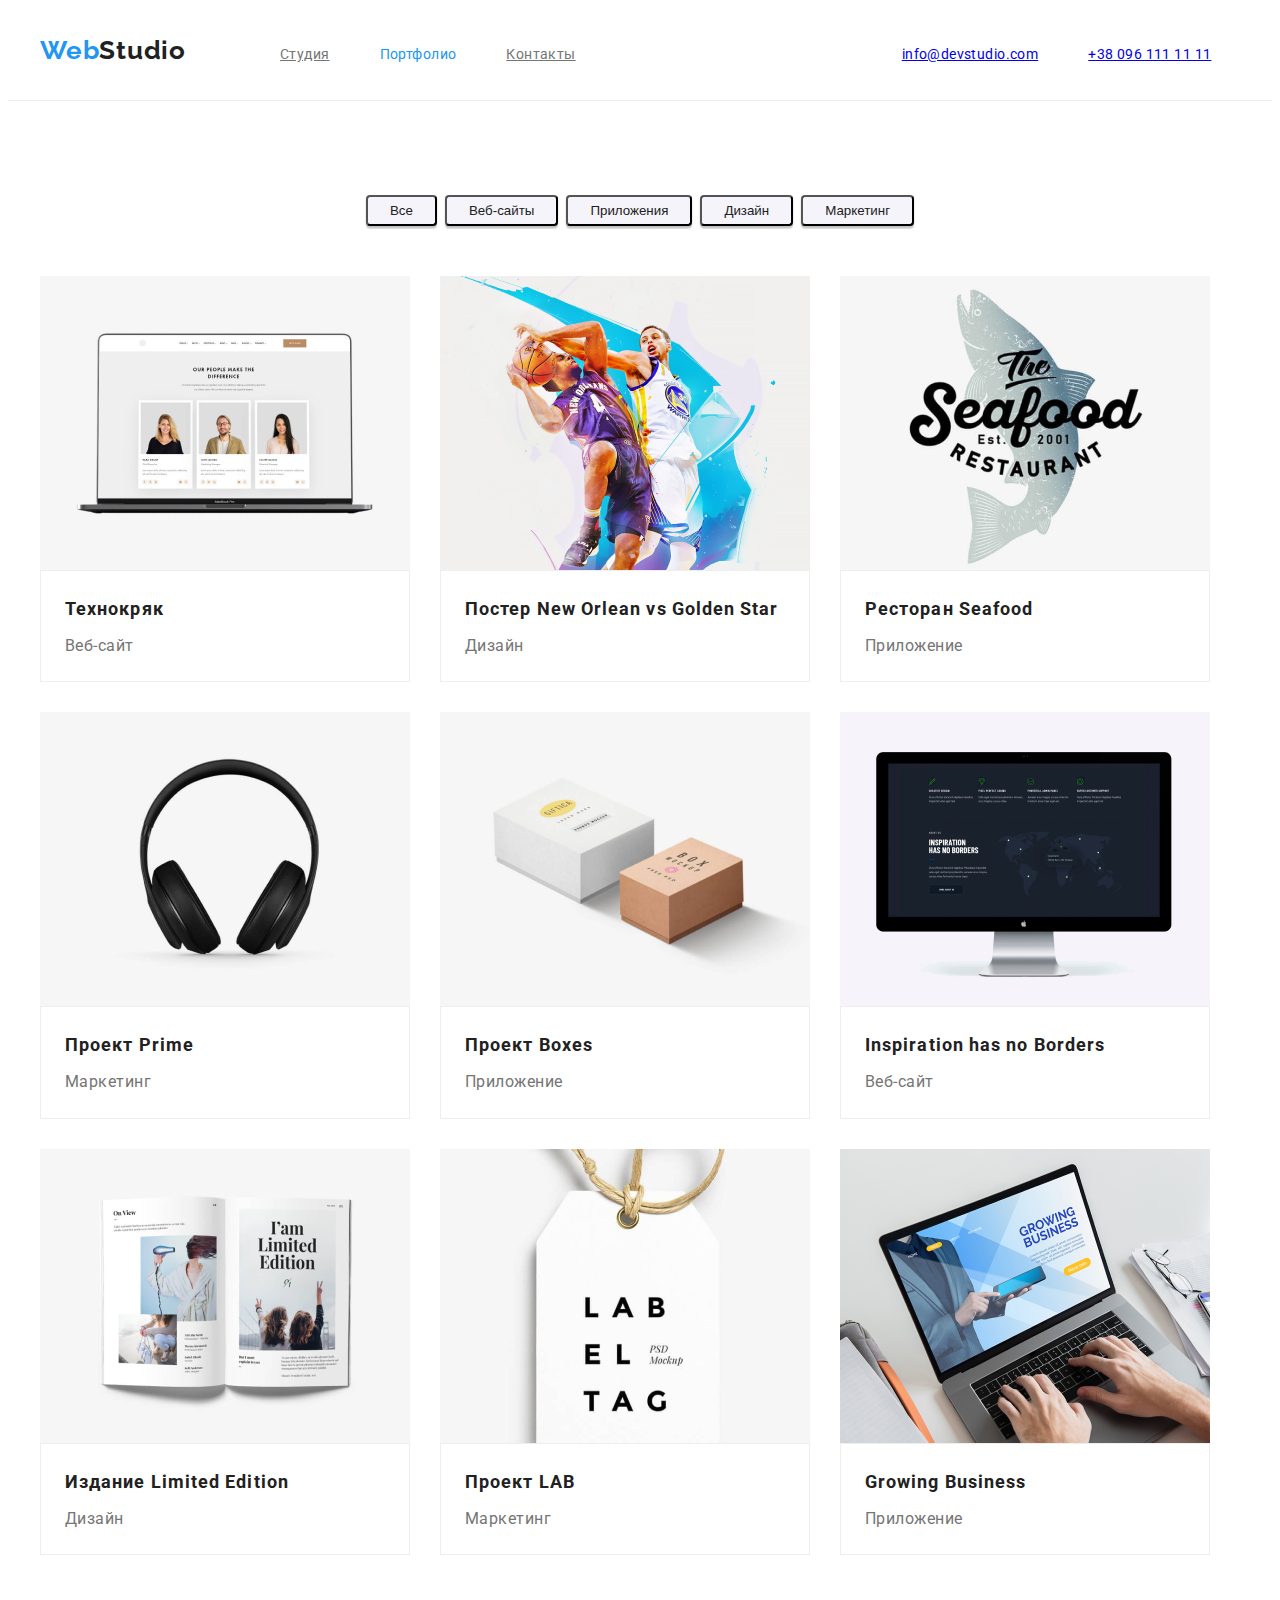
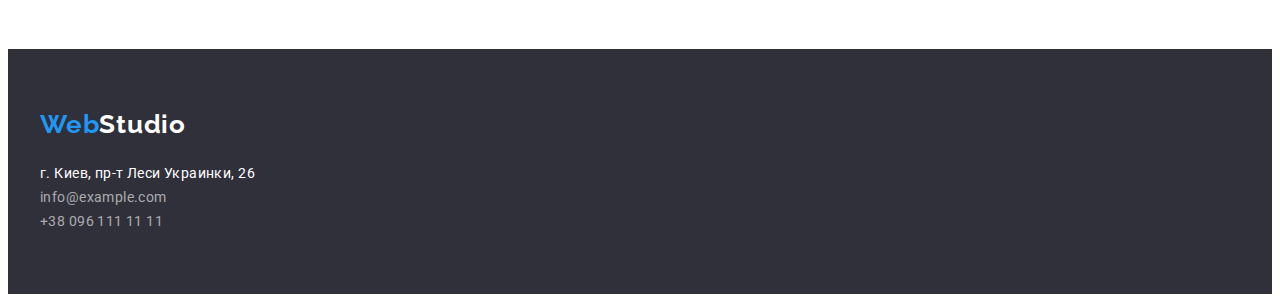
==== portfolio.html @ ae3b785a "first try hw 03" ====
<!DOCTYPE html>
<html lang="ru">
<head>
    <meta charset="UTF-8">
    <meta name="viewport" content="width=device-width, initial-scale=1.0">
    <title>home-work-03</title>
    <link rel="preconnect" href="https://fonts.gstatic.com">
<link href="https://fonts.googleapis.com/css2?family=Raleway:wght@700&family=Roboto:wght@400;500;700;900&display=swap" rel="stylesheet">
<link rel="stylesheet" href="https://cdnjs.cloudflare.com/ajax/libs/modern-normalize/1.0.0/modern-normalize.min.css" integrity="sha512-ISS7cAi1PEhQ8jnbJpJZMd29NlhNj4AWYyLOSp2CE/CsHxTCu+r+t0D2yoJudVrd0/8fTVPUVDzY5Tvli75u/g==" crossorigin="anonymous" />
    <link rel="stylesheet" href="./css/styles.css">
</head>
<body>
  
<header class="contacts back">    
    <!--Логотип-->
     <div class="container">  
    <nav class="top-contacts">
<a class="logo" href="#"><span class="first-part">Web</span><span class="second-part">Studio</span></a>        
       
           <ul  class="site-nav">
               <li class="item"><a class="link" href="./index.html">Студия</a></li>
               <li class="item"><a class="current-link" href="./portfolio.html">Портфолио</a></li>
               <li class="item"><a class="link" href="#">Контакты</a></li>              
           </ul>
        </nav>
<ul class="auth-nav">
           <li class="top"><a class="link" href="mailto:info@devstudio.com">info@devstudio.com</a></li>
           <li class="top"><a class="link" href="tel:+380961111111">+38 096 111 11 11</a></li>
           </ul>
    </div>
        </header> 

        <main class="back">                  
    <ul class="filter"> 
        <li class="item"><button class="type-button">Все</button></li> 
        <li class="item"><button class="type-button">Веб-сайты</button></li>
        <li class="item"><button class="type-button">Приложения</button></li>
        <li class="item"><button class="type-button">Дизайн</button></li>
        <li class="item"><button class="type-button">Маркетинг</button></li>
    </ul>
    <div class="container">
             <!--<h1>Примеры реализованных проектов</h1>-->
        <ul class="example">
            <li class="item"><img src="./images/Технокряк.png" alt="" width="370" height="294">
                <div class="text">
                    <h3 class="title">Технокряк</h3>
                    <p class="content">Веб-сайт</p>
                </div>
            </li>
            <li class="item"><img src="./images/ПостерNewOrleanvsGoldenStar.png" alt="Ноутбук с изображением страницы веб-сайта" width="370" height="294">
                <div class="text">
                    <h3 class="title">Постер New Orlean vs Golden Star</h3>
                    <p class="content">Дизайн</p>
                </div>
            </li>
            <li class="item"><img src="./images/РесторанSeafood.png" alt="Баскетболисты в процессе игры" width="370" height="294">
                <div class="text">
                    <h3 class="title">Ресторан Seafood</h3>
                    <p class="content">Приложение</p>
                </div>
            </li>
                <li class="item"><img src="./images/ПроектPrime.png" alt="Черные наушники" width="370" height="294">
                    <div class="text">
                        <h3 class="title">Проект Prime</h3>
                        <p class="content">Маркетинг</p>
                    </div>
                </li> 
                
                <li class="item"><img src="./images/ПроектBoxes.png" alt="Белая и кремовая коробочки" width="370" height="294">
                    <div class="text">
                        <h3 class="title">Проект Boxes</h3>
                        <p class="content">Приложение</p>
                    </div>
                </li> 
                <li class="item"><img src="./images/InspirationhasnoBorders.png" alt="Монитор компьютера" width="370" height="294">
                    <div class="text">
                        <h3 class="title">Inspiration has no Borders</h3>
                        <p class="content">Веб-сайт</p>
                    </div>
                </li> 
                <li class="item"><img src="./images/ИзданиеLimitedEdition.png" alt="Разворот книги с картинками" width="370" height="294">
                    <div class="text">
                        <h3 class="title">Издание Limited Edition</h3>
                        <p class="content">Дизайн</p>
                    </div>
                </li> 
                <li class="item"><img src="./images/ПроектLAB.png" alt="Лейба для одежды" width="370" height="294">
                    <div class="text">
                        <h3 class="title">Проект LAB</h3>
                        <p class="content">Маркетинг</p>
                    </div>
                </li> 
                <li class="item"><img src="./images/GrowingBusiness.png" alt="НоутбукБ на экране которого открыто приложение" width="370" height="294">
                    <div class="text">
                        <h3 class="title">Growing Business</h3>
                        <p class="content">Приложение</p>
                    </div>
                </li>                             
        </ul> 
    </div>      
       </main>
     
   <footer class="contacts-accent">
        <!--Логотип-->
        <div class="container-bottom">           
            <a class="logo" href="#"><span class="first-part">Web</span><span class="contrast">Studio</span></a>    
            <address class="location">
                <p>г. Киев, пр-т Леси Украинки, 26</p>        
                <ul class="option">
                    <li><a class="link" href="mailto:info@example.com">info@example.com</a></li>
                   <li><a class="link" href="tel:+380961111111">+38 096 111 11 11</a></li>
                </ul>    
            </address>
        </div>
        </footer>
</body>
</html>
---- css/styles.css ----
:root {
    --primary-text-color: #757575;
    --title-text-color: #212121;
    --accent-color: #2196F3;
    --title-accent: #FFFFFF;    
    --background-strong-accent: #2F303A;
    --background-sоft-accent: #F5F4FA;
    --background: #FFFFFF;
}



body{
    
    color: var(--primary-text-color); 
    
    font-family: 'Roboto','Raleway',sans-serif;
    font-weight: 400;
    font-size: 14px;
    line-height: 2;
    letter-spacing: 0.03em;
}

h1, h2, h3{
    color: var(--title-text-color);
    margin: 0;
}

ul{
    list-style: none;
    display: flex;  
    padding-inline-start: 0px;
    margin: 0px;
}

nav{
    display: flex;
    }

img{
    display: block;
    max-width: 100%;
    height: auto;
    }

address{
    font-style: normal;
    }
    p{
        margin: 0;
    }
.top-contacts{
    align-items: baseline;
}
.container{
    display: flex;
    width: 1200px;
    padding-left: 15px;
    padding-right: 15px;
    margin-right: auto;
    margin-left: auto;    
}
.container-bottom{
    display: block;
    width: 1200px;
    padding-left: 15px;
    padding-right: 15px;
    margin-right: auto;
    margin-left: auto;
    padding-top: 60px;

}


.back{
    background-color: var(--background);
   
}

.back-soft{
    background-color: var(--background-sоft-accent);     
}

.hero.back-strong{
    background-color: var(--background-strong-accent);
    display: block;
    text-align: center;
    margin-bottom: 94px;
}

.hero .title{ 
    color: var(--title-accent);
    font-weight: 900;
    font-size: 44px;
    line-height: 1.36;
    
    text-align: center;
    letter-spacing: 0.06em;
    text-transform: uppercase;
    
    padding-top: 200px;
    padding-bottom: 40px;
    }

.hero .button{
    color: var(--title-accent);
    background-color: var(--accent-color);
    text-decoration: none;
    font-weight: 700;
    letter-spacing: 0.06em;
    font-size: 16px;
    text-align: center;
    line-height: 1.9;    
    
    display: inline-block;
    border: 1px solid transparent;  
    border-radius: 4px;
    
    padding-top: 10px;
    padding-bottom: 10px;
    padding-right: 32px;
    padding-left: 32px;
    margin-bottom: 280px;    
    }

   
}
.contacts{
    color: var(--title-text-color);
    background-color: var(--title-accent); 

    font-weight: 500;
    font-size: 14px;
    line-height: 16px;
    letter-spacing: 0.02em;
}


}
.contacts .link{
    color: var(--title-text-color);
    text-decoration: none;
    }

.contacts-accent .link:hover,
.contacts-accent .link:focus,
.contacts .link:hover,
.contacts .link:focus,
.contacts .top-contacts .link:hover,
.contacts .top-contacts .link:focus{
    color: var(--accent-color);
}
 .contacts .top-contacts .link{ 
    color: var(--primary-text-color);
}

.top-contacts .logo{
    text-decoration: none;
    font-family: 'Raleway', sans-serif;
    font-weight: 700;
    font-size: 26px;
    line-height: 1.19;
    letter-spacing: 0.03em;
    padding-top: 24px;
    padding-bottom: 25px;     
    
}

.contacts-accent .logo{
    text-decoration: none;
    font-family: 'Raleway', sans-serif;
    font-weight: 700;
    font-size: 26px;
    line-height: 1.19;
    letter-spacing: 0.03em;
    margin-top: 60px;        
}

.logo>.first-part{
    color: var(--accent-color);   
}

.logo>.second-part {
    color: var(--title-text-color);
}

.logo .contrast{
    color: var(--title-accent);
}

.site-nav .item:not(:first-child){
    margin-left: 50px;   
}

.site-nav{ 
    padding-top: 32px;
    padding-bottom: 32px;
    margin-left: 94px;
}

.auth-nav .top:last-child{
    margin-left: 50px;
}

.auth-nav{      
    margin-left: 326px;
    padding-top: 32px;
    padding-bottom: 32px;
}

.type-button{
    color:var(--title-text-color);
    background-color: var(--background-sоft-accent);
    box-shadow: 0px 3px 1px rgba(0, 0, 0, 0.1), 0px 1px 2px rgba(0, 0, 0, 0.08), 0px 2px 2px rgba(0, 0, 0, 0.12);
    border-radius: 4px;
    padding-top: 6px;
    padding-bottom: 6px;
    padding-right: 22px;
    padding-left: 22px;
    }

.type-button:hover,
.type-button:focus{
    background-color: var(--accent-color);
    color: var(--title-accent);    
}

 .container .review,
 .container .back{
    margin-bottom: 94px;
 }

.description .item:not(:first-child){
    margin-left: 30px;
    }

.review .title{
    font-weight: 700;
    font-size: 14px;
    line-height: 1.4;
    letter-spacing: 0.03em;
    text-transform: uppercase;
    padding-bottom: 10px; 
}

.review .content{
    font-weight: 400;
    font-size: 14px;
    line-height: 1.7;
    letter-spacing: 0.03em;
}



.exposition-title{
    font-weight: 700;
    font-size: 36px;
    line-height: 42px;
    text-align: center;
    letter-spacing: 0.03em;
    margin-bottom: 50px;
} 

.images-list .item:not(:first-child){
    margin-left: 30px;
}


.acquaintance .title{
    font-weight: 500;
    font-size: 16px;
    line-height: 1.19;
    text-align: center;
    letter-spacing: 0.03em;
}

.acquaintance .content{
    font-weight: 400;
    font-size: 16px;
    line-height: 1.19;
    text-align: center;
    letter-spacing: 0.03em;
}   

.back-soft .clause:not(:first-child){
    margin-left: 30px;    
}
 
.clause{   
    background: url(2968.jpg);
border-radius: 0px;
}
.our-team{
    margin-bottom: 94px;
}
.our-team .information{
    text-align: center;
    background: var(--background);
    box-shadow: 0px 1px 3px rgba(0, 0, 0, 0.12), 0px 1px 1px rgba(0, 0, 0, 0.14), 0px 2px 1px rgba(0, 0, 0, 0.2);
    border-radius: 0px 0px 4px 4px;
    }
.information .title{
    padding-top: 30px;
    padding-bottom: 10px;
    padding-left: 5px;
    padding-right: 5px;
    }

.information .content{
    padding-bottom: 30px;
    padding-left: 5px;
    padding-right: 5px;
    }
.example{
    margin-bottom: 94px;
}
.example .item{

    width:370px;
    margin-left: 30px;        
    margin-bottom: 30px;        
    }
 .example .item:nth-child(3n+1){
    margin-left: 0; 
}    
 .example .item:nth-last-child(-n+3){
    margin-bottom: 0;
} 
.example .text{
background: var(--background);
border: 1px solid #EEEEEE;
box-sizing: border-box;
}
.text .title{
    padding-top: 20px;
    padding-bottom:4px;
    padding-right: 24px;
    padding-left: 24px;

}

.text .content{
    padding-bottom:20px;
    padding-right: 24px;
    padding-left: 24px;

}

.container .example{
    display: flex;
    flex-wrap: wrap;

}
.example .title{
    font-weight: 700;
    font-size: 18px;
    line-height: 2;    
    letter-spacing: 0.06em;
}

.example .content{
    font-weight: 400;
    font-size: 16px;
    line-height: 1.9;
    letter-spacing: 0.03em;
}

.contacts-accent{
    background-color: var(--background-strong-accent);  
    display: block;       
}
.contrast-accent .logo{
    margin-bottom: 20px;
}
.option{
    display: block;
}
.location{
    color: var(--title-accent);
    font-weight: 400;
    font-size: 14px;
    line-height: 1.7;
    letter-spacing: 0.03em;
    padding-top: 20px;
    padding-bottom: 60px;
} 

.contacts-accent .link{
    font-weight: 400;
    font-size: 14px;
    line-height: 1.7;    
    letter-spacing: 0.03em;    
    color: rgba(255, 255, 255, 0.6);
    text-decoration: none;    
}

.current-link{
    color: var(--accent-color);
    text-decoration: none;
}
.filter{
    justify-content: center;    
    margin-bottom: 50px;
    border-top: 1px solid #ECECEC;
    padding-top: 94px;
}
.filter .item:not(:first-child){
    margin-left: 8px;
}
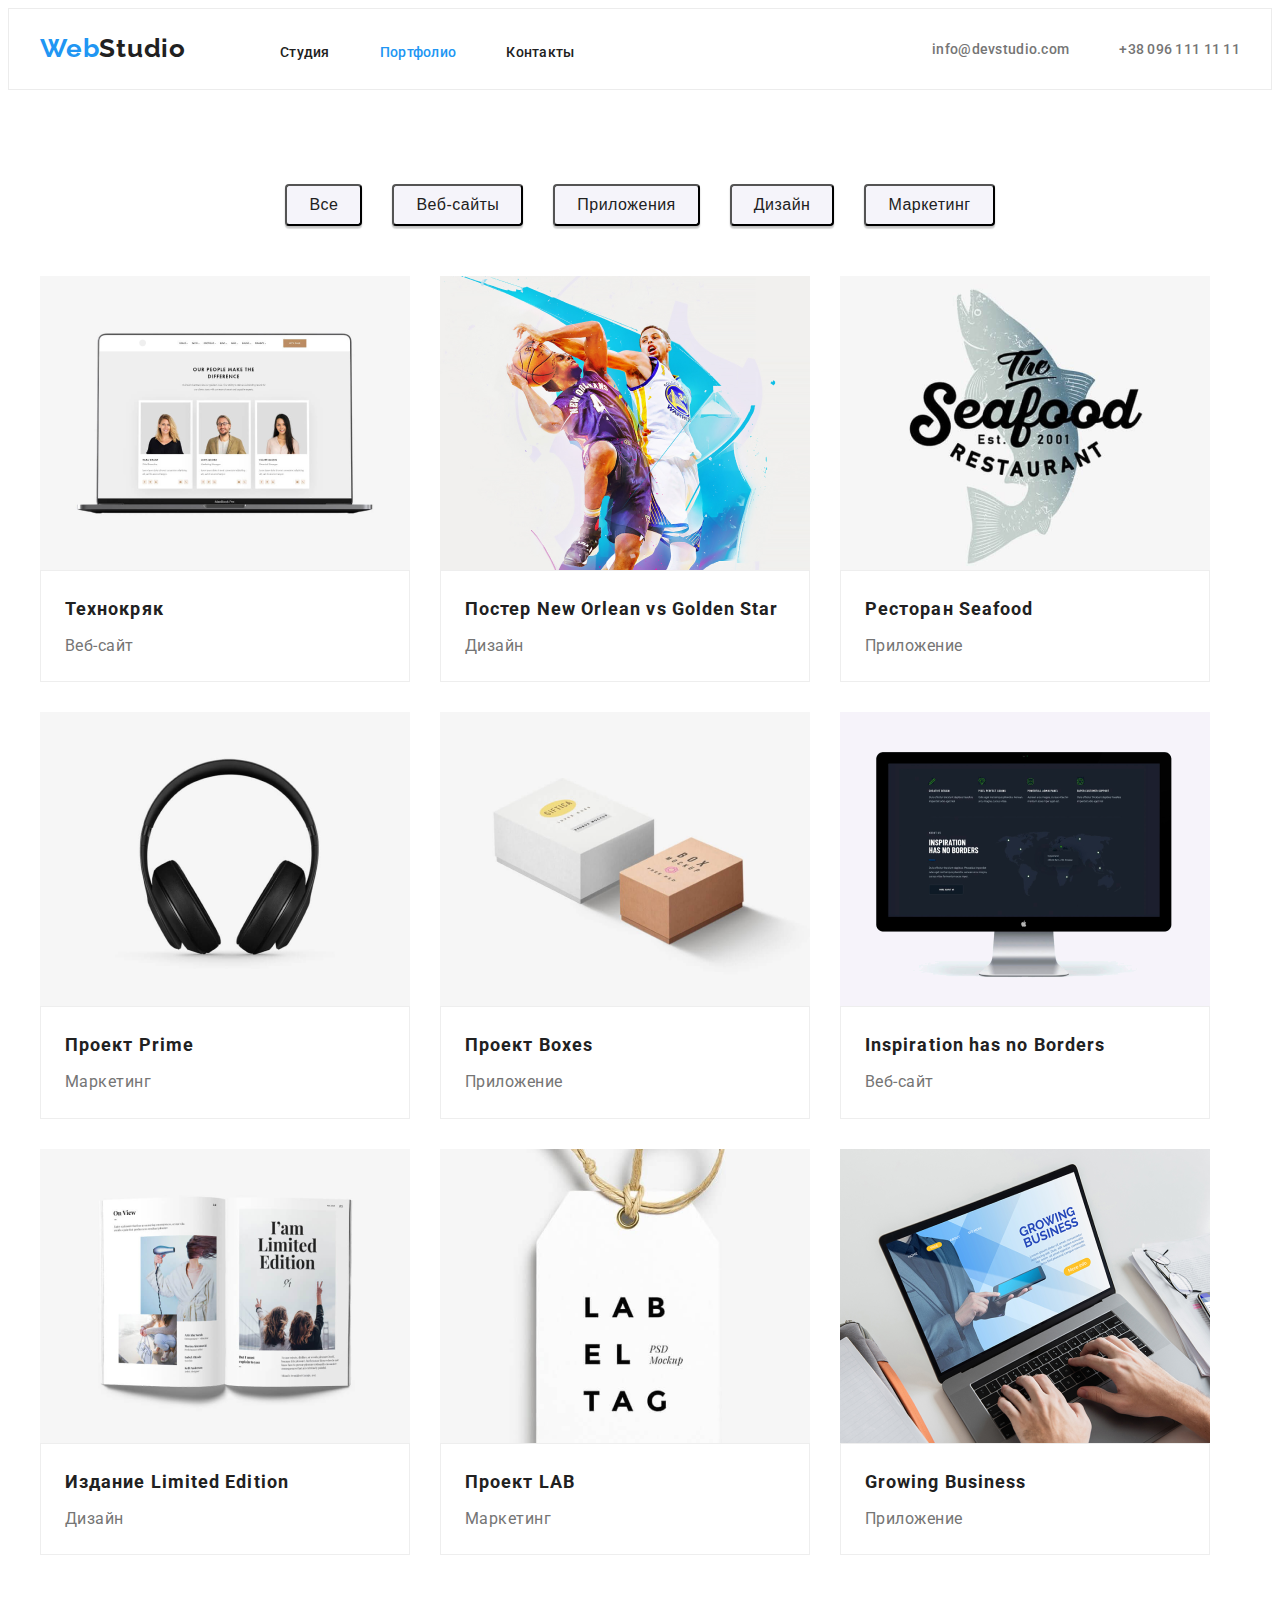
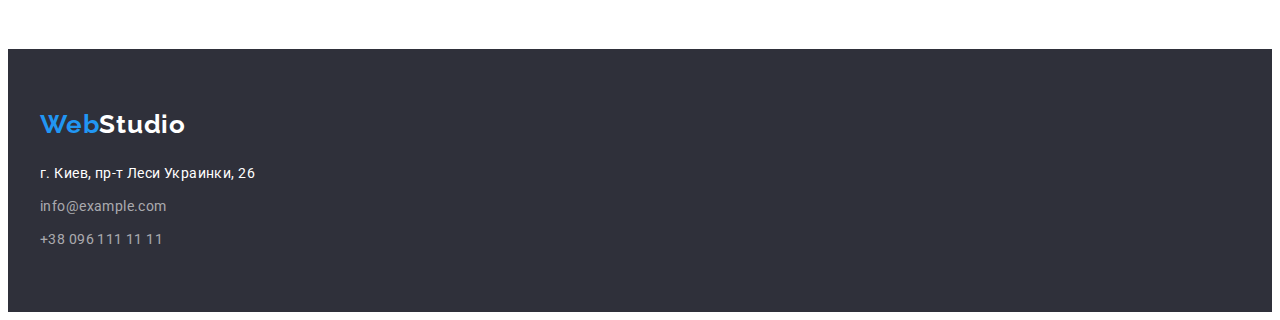
==== commit 2b6740cd: "the first change hw 03" ====
--- a/portfolio.html
+++ b/portfolio.html
@@ -11,7 +11,7 @@
 </head>
 <body>
   
-<header class="contacts back">    
+<header class="contacts">    
     <!--Логотип-->
      <div class="container">  
     <nav class="top-contacts">
@@ -30,7 +30,7 @@
     </div>
         </header> 
 
-        <main class="back">                  
+        <main class="project-demonstration">                  
     <ul class="filter"> 
         <li class="item"><button class="type-button">Все</button></li> 
         <li class="item"><button class="type-button">Веб-сайты</button></li>
@@ -104,11 +104,11 @@
         <!--Логотип-->
         <div class="container-bottom">           
             <a class="logo" href="#"><span class="first-part">Web</span><span class="contrast">Studio</span></a>    
-            <address class="location">
-                <p>г. Киев, пр-т Леси Украинки, 26</p>        
+            <address>
+                <p class="location">г. Киев, пр-т Леси Украинки, 26</p>        
                 <ul class="option">
-                    <li><a class="link" href="mailto:info@example.com">info@example.com</a></li>
-                   <li><a class="link" href="tel:+380961111111">+38 096 111 11 11</a></li>
+                    <li class="item"><a class="link" href="mailto:info@example.com">info@example.com</a></li>
+                   <li class="item"><a class="link" href="tel:+380961111111">+38 096 111 11 11</a></li>
                 </ul>    
             </address>
         </div>
--- a/css/styles.css
+++ b/css/styles.css
@@ -9,7 +9,9 @@
 }
 
 
-
+a{
+       text-decoration: none;
+}
 body{
     
     color: var(--primary-text-color); 
@@ -49,9 +51,11 @@
     p{
         margin: 0;
     }
-.top-contacts{
+
+ .top-contacts{
     align-items: baseline;
 }
+
 .container{
     display: flex;
     width: 1200px;
@@ -65,41 +69,37 @@
     width: 1200px;
     padding-left: 15px;
     padding-right: 15px;
-    margin-right: auto;
-    margin-left: auto;
-    padding-top: 60px;
-
-}
+    margin-right: auto;    
+    margin-left: auto;    
+
+} 
 
 
 .back{
-    background-color: var(--background);
-   
+    background-color: var(--background);   
 }
 
 .back-soft{
-    background-color: var(--background-sоft-accent);     
-}
-
-.hero.back-strong{
-    background-color: var(--background-strong-accent);
-    display: block;
-    text-align: center;
-    margin-bottom: 94px;
+    background-color: var(--background-sоft-accent); 
+}
+    
+    .hero{
+
+     background-color: var(--background-strong-accent); 
+     padding-top: 200px; 
+     padding-bottom:200px;
+     display: block;
+     text-align: center;       
 }
 
 .hero .title{ 
     color: var(--title-accent);
     font-weight: 900;
     font-size: 44px;
-    line-height: 1.36;
-    
-    text-align: center;
+    line-height: 1.36;  
     letter-spacing: 0.06em;
-    text-transform: uppercase;
-    
-    padding-top: 200px;
-    padding-bottom: 40px;
+    text-transform: uppercase;    
+    margin-bottom: 40px;
     }
 
 .hero .button{
@@ -108,8 +108,7 @@
     text-decoration: none;
     font-weight: 700;
     letter-spacing: 0.06em;
-    font-size: 16px;
-    text-align: center;
+    font-size: 16px;    
     line-height: 1.9;    
     
     display: inline-block;
@@ -119,15 +118,14 @@
     padding-top: 10px;
     padding-bottom: 10px;
     padding-right: 32px;
-    padding-left: 32px;
-    margin-bottom: 280px;    
-    }
-
+    padding-left: 32px; 
    
 }
+
 .contacts{
     color: var(--title-text-color);
     background-color: var(--title-accent); 
+    border: 1px solid #ECECEC;
 
     font-weight: 500;
     font-size: 14px;
@@ -136,7 +134,7 @@
 }
 
 
-}
+
 .contacts .link{
     color: var(--title-text-color);
     text-decoration: none;
@@ -150,9 +148,11 @@
 .contacts .top-contacts .link:focus{
     color: var(--accent-color);
 }
+
  .contacts .top-contacts .link{ 
-    color: var(--primary-text-color);
-}
+    color: var(--title-text-color);
+}
+
 
 .top-contacts .logo{
     text-decoration: none;
@@ -162,7 +162,8 @@
     line-height: 1.19;
     letter-spacing: 0.03em;
     padding-top: 24px;
-    padding-bottom: 25px;     
+    padding-bottom: 25px; 
+    display: inline-block;    
     
 }
 
@@ -173,7 +174,7 @@
     font-size: 26px;
     line-height: 1.19;
     letter-spacing: 0.03em;
-    margin-top: 60px;        
+
 }
 
 .logo>.first-part{
@@ -192,25 +193,41 @@
     margin-left: 50px;   
 }
 
-.site-nav{ 
+.site-nav {     
+    margin-left: 94px; 
+}
+
+.site-nav .link{
+     padding-bottom: 32px;
+     padding-top: 32px;
+
+}
+
+.auth-nav .top:last-child{
+    margin-left: 50px;
+}
+
+.auth-nav{     
+    margin-left: auto;   
+} 
+
+.auth-nav .link{
+    color: var(--primary-text-color);
+    display: inline-block;
     padding-top: 32px;
     padding-bottom: 32px;
-    margin-left: 94px;
-}
-
-.auth-nav .top:last-child{
-    margin-left: 50px;
-}
-
-.auth-nav{      
-    margin-left: 326px;
-    padding-top: 32px;
-    padding-bottom: 32px;
-}
-
-.type-button{
+}
+
+.type-button{    
+
+font-weight: 500;
+font-size: 16px;
+line-height: 1.62;
+
+text-align: center;
+letter-spacing: 0.03em;
     color:var(--title-text-color);
-    background-color: var(--background-sоft-accent);
+    background-color: var(--background-sоft-accent);    
     box-shadow: 0px 3px 1px rgba(0, 0, 0, 0.1), 0px 1px 2px rgba(0, 0, 0, 0.08), 0px 2px 2px rgba(0, 0, 0, 0.12);
     border-radius: 4px;
     padding-top: 6px;
@@ -225,37 +242,48 @@
     color: var(--title-accent);    
 }
 
- .container .review,
- .container .back{
-    margin-bottom: 94px;
- }
+  
+.description .item {
+    max-width: 270px;
+  }
 
 .description .item:not(:first-child){
     margin-left: 30px;
     }
 
-.review .title{
+.review{
+    background-color: var(--background); 
+    padding-top: 94px;
+    padding-bottom: 94px;
+   
+ }
+
+.description .title{
     font-weight: 700;
     font-size: 14px;
     line-height: 1.4;
     letter-spacing: 0.03em;
     text-transform: uppercase;
-    padding-bottom: 10px; 
-}
-
-.review .content{
+    margin-bottom: 10px; 
+}
+
+.description .content{
     font-weight: 400;
     font-size: 14px;
     line-height: 1.7;
     letter-spacing: 0.03em;
 }
 
-
+.occupation{     
+    background-color:var(--background);
+    padding-bottom: 94px;
+}
 
 .exposition-title{
+    display: block;
     font-weight: 700;
     font-size: 36px;
-    line-height: 42px;
+    line-height: 1.17;
     text-align: center;
     letter-spacing: 0.03em;
     margin-bottom: 50px;
@@ -265,78 +293,109 @@
     margin-left: 30px;
 }
 
-
-.acquaintance .title{
-    font-weight: 500;
-    font-size: 16px;
-    line-height: 1.19;
+.images-list{
+    display: flex;
+    width: 1200px;
+    padding-left: 15px;
+    padding-right: 15px;    
+    margin-right: auto;
+    margin-left: auto; 
+
+}
+
+.our-team{
+    background-color: var(--background-sоft-accent);
+    padding-top: 94px; 
+    padding-bottom: 94px;  
+}
+
+.team .clause:not(:first-child){
+    margin-left: 30px;    
+}
+
+.clause{   
+background: url(2968.jpg);
+border-radius: 0px;
+}
+
+.our-team-title{
+    
+    font-weight: 700;
+    font-size: 36px;
+    line-height: 1.17;
     text-align: center;
     letter-spacing: 0.03em;
-}
-
-.acquaintance .content{
-    font-weight: 400;
-    font-size: 16px;
-    line-height: 1.19;
-    text-align: center;
-    letter-spacing: 0.03em;
-}   
-
-.back-soft .clause:not(:first-child){
-    margin-left: 30px;    
-}
- 
-.clause{   
-    background: url(2968.jpg);
-border-radius: 0px;
-}
-.our-team{
-    margin-bottom: 94px;
-}
-.our-team .information{
+    display: block;
+    margin-bottom: 50px;
+    
+}
+
+.team .information{
     text-align: center;
     background: var(--background);
     box-shadow: 0px 1px 3px rgba(0, 0, 0, 0.12), 0px 1px 1px rgba(0, 0, 0, 0.14), 0px 2px 1px rgba(0, 0, 0, 0.2);
     border-radius: 0px 0px 4px 4px;
     }
+
 .information .title{
+ 
+    font-weight: 500;
+    font-size: 16px;
+    line-height: 1.19;
+
+    text-align: center;
+    letter-spacing: 0.03em;
     padding-top: 30px;
-    padding-bottom: 10px;
     padding-left: 5px;
     padding-right: 5px;
-    }
+    margin-bottom: 10px;
+}
 
 .information .content{
+   
+font-weight: 400;
+font-size: 16px;
+line-height: 1.19;
+
+text-align: center;
+letter-spacing: 0.03em;
     padding-bottom: 30px;
     padding-left: 5px;
     padding-right: 5px;
     }
-.example{
-    margin-bottom: 94px;
-}
+    
+.project-demonstration{
+    background-color: var(--background);
+    padding-top: 94px;
+    padding-bottom: 94px;
+}
+
 .example .item{
 
     width:370px;
     margin-left: 30px;        
     margin-bottom: 30px;        
     }
+
  .example .item:nth-child(3n+1){
     margin-left: 0; 
-}    
+} 
+
  .example .item:nth-last-child(-n+3){
     margin-bottom: 0;
 } 
+
 .example .text{
 background: var(--background);
 border: 1px solid #EEEEEE;
 box-sizing: border-box;
-}
+} 
+
 .text .title{
     padding-top: 20px;
-    padding-bottom:4px;
     padding-right: 24px;
-    padding-left: 24px;
-
+    padding-left: 24px;    
+    margin-bottom:4px;
 }
 
 .text .content{
@@ -367,31 +426,52 @@
 
 .contacts-accent{
     background-color: var(--background-strong-accent);  
-    display: block;       
+    display: block; 
+    padding-top: 60px;
+    padding-bottom: 60px;      
 }
 .contrast-accent .logo{
     margin-bottom: 20px;
 }
+
+.location{
+    color: var(--title-accent);
+    font-weight: 400;
+    font-size: 14px;
+    line-height: 1.7;
+    letter-spacing: 0.03em;
+    margin-top: 20px;
+    margin-bottom: 9px;    
+} 
+
 .option{
     display: block;
-}
-.location{
-    color: var(--title-accent);
-    font-weight: 400;
-    font-size: 14px;
-    line-height: 1.7;
-    letter-spacing: 0.03em;
-    padding-top: 20px;
-    padding-bottom: 60px;
-} 
-
-.contacts-accent .link{
+} 
+
+.option .link{
     font-weight: 400;
     font-size: 14px;
     line-height: 1.7;    
     letter-spacing: 0.03em;    
     color: rgba(255, 255, 255, 0.6);
-    text-decoration: none;    
+    text-decoration: none; 
+      
+}
+
+.option .item{   
+    font-weight: 400;
+    font-size: 14px;
+    line-height: 1.71;
+    letter-spacing: 0.03em;
+
+    color: rgba(255, 255, 255, 0.6);
+
+    margin-bottom: 9px;
+}
+
+.option .item:last-child{
+    margin-bottom: 0px;
+    
 }
 
 .current-link{
@@ -401,9 +481,11 @@
 .filter{
     justify-content: center;    
     margin-bottom: 50px;
-    border-top: 1px solid #ECECEC;
-    padding-top: 94px;
-}
-.filter .item:not(:first-child){
-    margin-left: 8px;
+
+}
+.filter .item{
+    margin-left: 30px;
+}
+.filter .item:first-child{
+    margin-left: 0px;
 }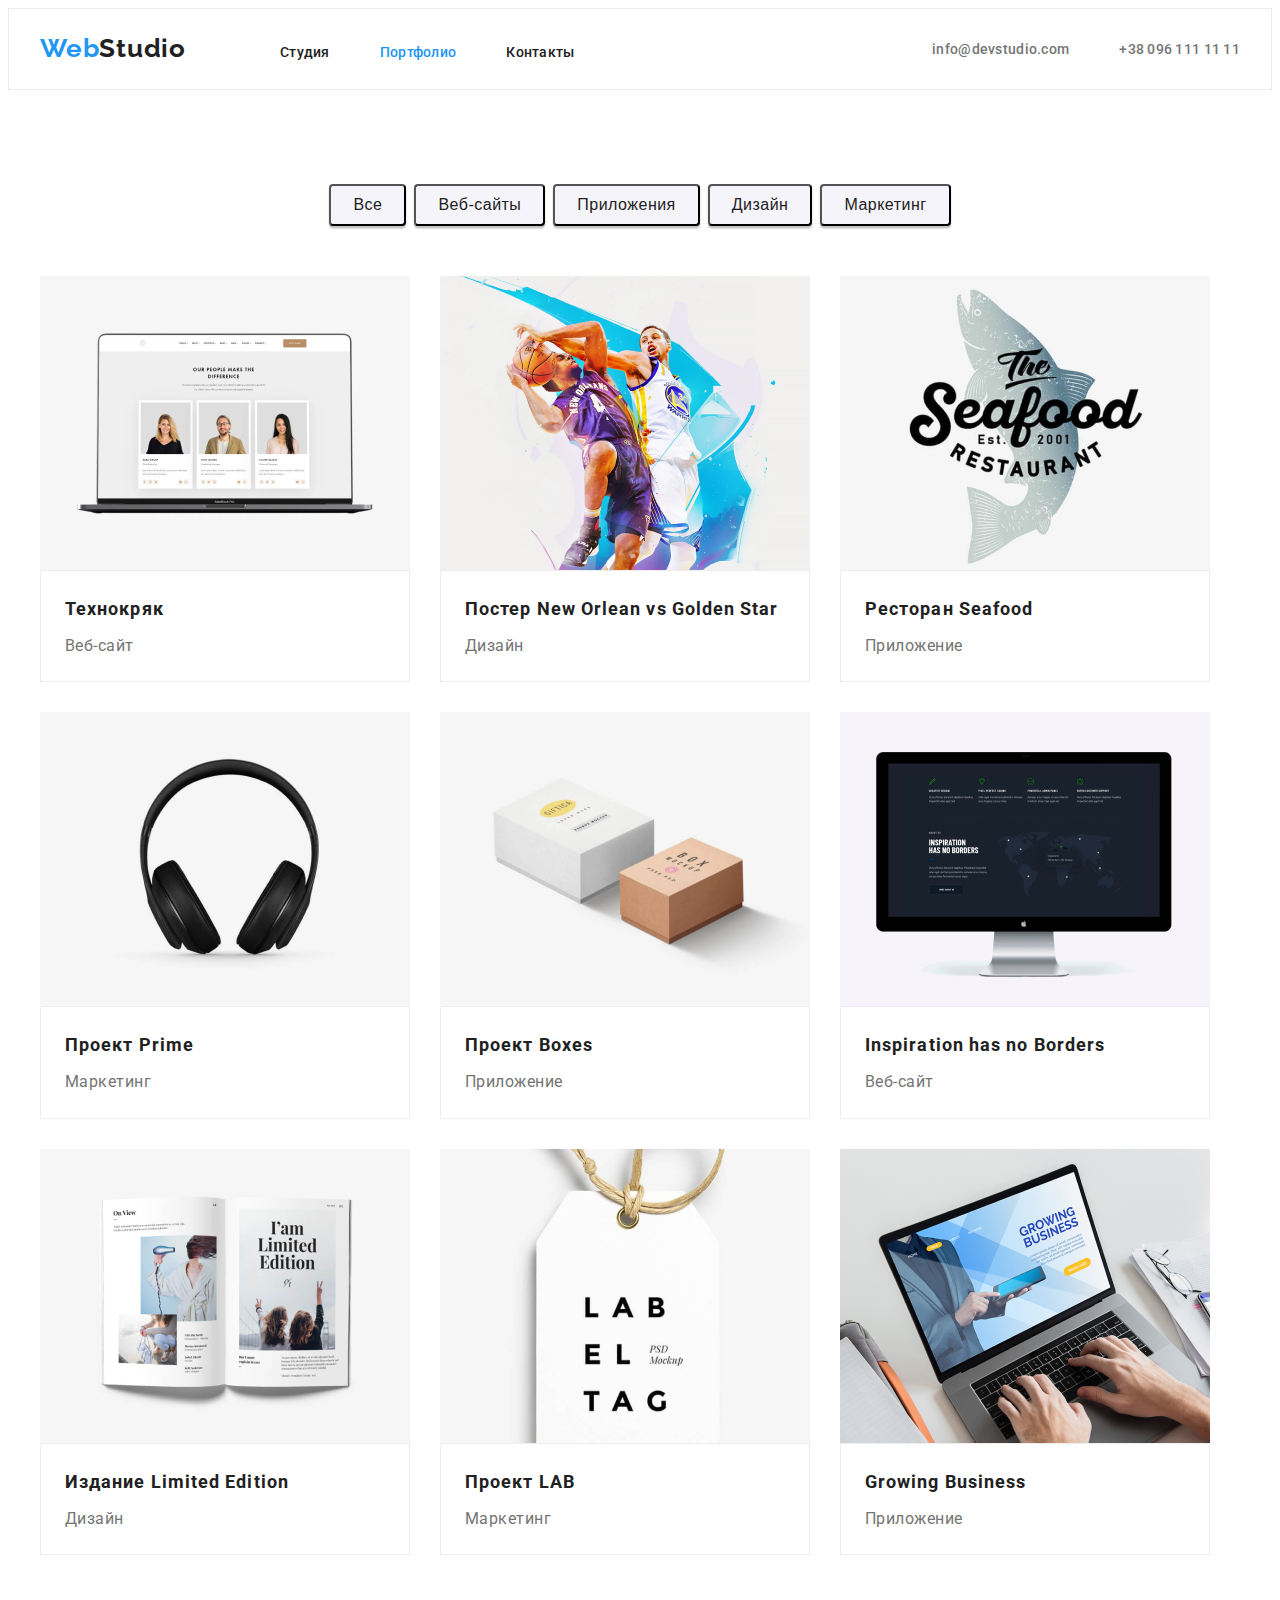
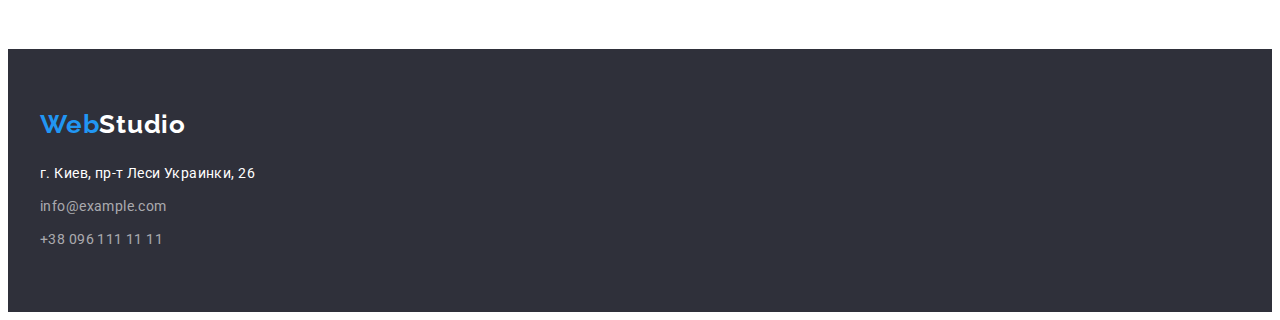
==== commit 1e8dad1c: "the third change hw 03 filter-container" ====
--- a/portfolio.html
+++ b/portfolio.html
@@ -30,16 +30,21 @@
     </div>
         </header> 
 
-        <main class="project-demonstration">                  
+        <main class="project-demonstration">  
+            <section class="work-example"> 
+                
+                <div class="filter-container"> 
+                             
     <ul class="filter"> 
         <li class="item"><button class="type-button">Все</button></li> 
         <li class="item"><button class="type-button">Веб-сайты</button></li>
         <li class="item"><button class="type-button">Приложения</button></li>
         <li class="item"><button class="type-button">Дизайн</button></li>
         <li class="item"><button class="type-button">Маркетинг</button></li>
-    </ul>
-    <div class="container">
+    </ul>  
+                </div> 
              <!--<h1>Примеры реализованных проектов</h1>-->
+             <div class="container">     
         <ul class="example">
             <li class="item"><img src="./images/Технокряк.png" alt="" width="370" height="294">
                 <div class="text">
@@ -97,7 +102,8 @@
                     </div>
                 </li>                             
         </ul> 
-    </div>      
+    </div>  
+</section>    
        </main>
      
    <footer class="contacts-accent">
--- a/css/styles.css
+++ b/css/styles.css
@@ -64,6 +64,8 @@
     margin-right: auto;
     margin-left: auto;    
 }
+
+.filter-container,
 .container-bottom{
     display: block;
     width: 1200px;
@@ -73,6 +75,16 @@
     margin-left: auto;    
 
 } 
+
+.example-container{
+    display: block;
+    width: 1200px;
+    padding-left: 15px;
+    padding-right: 15px;
+    margin-right: auto;    
+    margin-left: auto;    
+
+}
 
 
 .back{
@@ -309,13 +321,12 @@
     padding-bottom: 94px;  
 }
 
+.clause{
+    width: 270px;
+}
+
 .team .clause:not(:first-child){
     margin-left: 30px;    
-}
-
-.clause{   
-background: url(2968.jpg);
-border-radius: 0px;
 }
 
 .our-team-title{
@@ -330,7 +341,15 @@
     
 }
 
-.team .information{
+.information{
+    padding-top: 30px;
+    padding-bottom: 30px;
+    padding-left: 5px;
+    padding-right: 5px;
+
+}
+
+ .team .information {  
     text-align: center;
     background: var(--background);
     box-shadow: 0px 1px 3px rgba(0, 0, 0, 0.12), 0px 1px 1px rgba(0, 0, 0, 0.14), 0px 2px 1px rgba(0, 0, 0, 0.2);
@@ -342,32 +361,30 @@
     font-weight: 500;
     font-size: 16px;
     line-height: 1.19;
-
+    letter-spacing: 0.03em;
     text-align: center;
-    letter-spacing: 0.03em;
-    padding-top: 30px;
-    padding-left: 5px;
-    padding-right: 5px;
+    
     margin-bottom: 10px;
 }
 
-.information .content{
-   
+.information .content{   
 font-weight: 400;
 font-size: 16px;
 line-height: 1.19;
 
 text-align: center;
 letter-spacing: 0.03em;
-    padding-bottom: 30px;
-    padding-left: 5px;
-    padding-right: 5px;
+    
     }
     
 .project-demonstration{
-    background-color: var(--background);
+    background-color: var(--background);    
+}
+
+.work-example{
     padding-top: 94px;
     padding-bottom: 94px;
+
 }
 
 .example .item{
@@ -375,6 +392,10 @@
     width:370px;
     margin-left: 30px;        
     margin-bottom: 30px;        
+    }
+
+.example .item:hover{
+    box-shadow: 0px 1px 1px rgba(0, 0, 0, 0.12), 0px 4px 4px rgba(0, 0, 0, 0.06), 1px 4px 6px rgba(0, 0, 0, 0.16);
     }
 
  .example .item:nth-child(3n+1){
@@ -391,18 +412,16 @@
 box-sizing: border-box;
 } 
 
-.text .title{
+.text{
     padding-top: 20px;
+    padding-bottom:20px;
     padding-right: 24px;
     padding-left: 24px;    
+
+}
+
+.text .title{    
     margin-bottom:4px;
-}
-
-.text .content{
-    padding-bottom:20px;
-    padding-right: 24px;
-    padding-left: 24px;
-
 }
 
 .container .example{
@@ -434,13 +453,17 @@
     margin-bottom: 20px;
 }
 
+address{
+    margin-top: 20px;
+    
+}
+
 .location{
     color: var(--title-accent);
     font-weight: 400;
     font-size: 14px;
     line-height: 1.7;
-    letter-spacing: 0.03em;
-    margin-top: 20px;
+    letter-spacing: 0.03em;    
     margin-bottom: 9px;    
 } 
 
@@ -484,7 +507,7 @@
 
 }
 .filter .item{
-    margin-left: 30px;
+    margin-left: 8px;
 }
 .filter .item:first-child{
     margin-left: 0px;
